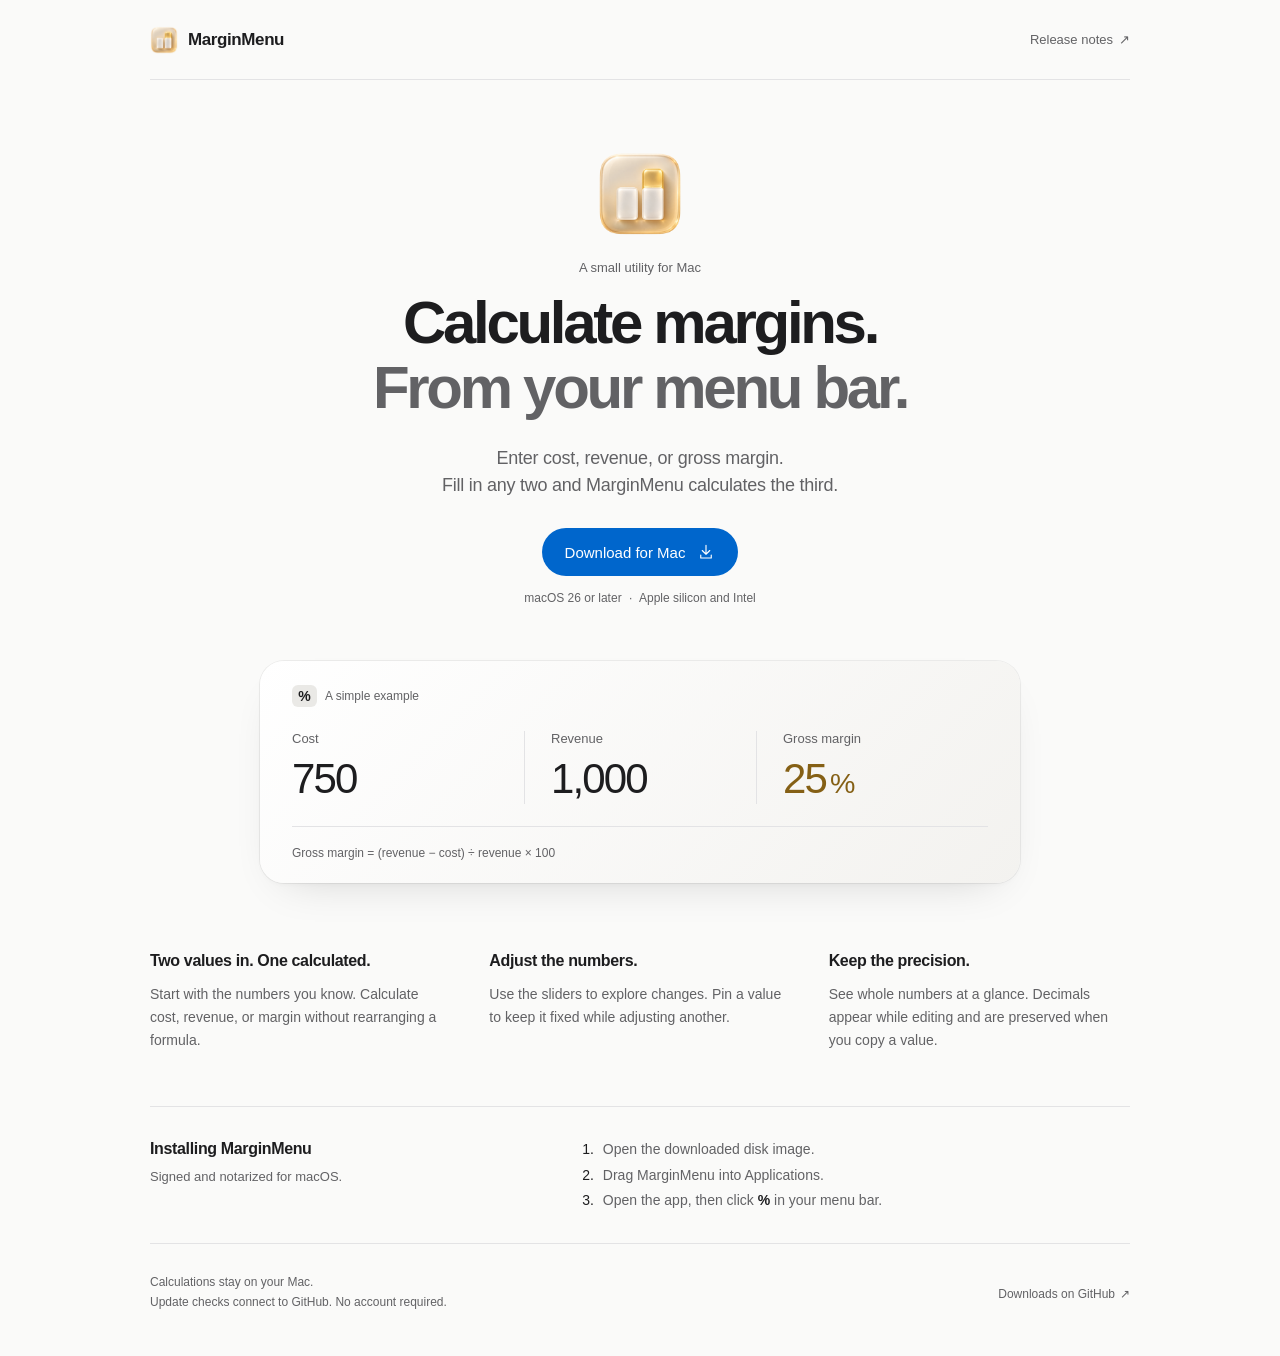
==== index.html @ aaa489ac "Publish MarginMenu landing page" ====
<!doctype html>
<html lang="en">
<head>
  <meta charset="utf-8">
  <meta name="viewport" content="width=device-width, initial-scale=1">
  <meta name="description" content="Calculate cost, revenue, and gross margin from your Mac menu bar. Enter two values to calculate the third. For macOS 26 and later.">
  <meta name="theme-color" content="#fafaf9">
  <title>MarginMenu — A margin calculator for Mac</title>
  <link rel="icon" type="image/png" href="assets/icon.png">
  <link rel="stylesheet" href="styles.css">
</head>
<body>
  <a class="skip-link" href="#main">Skip to content</a>
  <header class="site-header shell">
    <a class="brand" href="./" aria-label="MarginMenu home">
      <img src="assets/icon.png" alt="" width="28" height="28">
      <span>MarginMenu</span>
    </a>
    <nav aria-label="Main navigation">
      <a href="https://github.com/scripsweave/marginmenu-releases/releases">Release notes <span aria-hidden="true">↗</span></a>
    </nav>
  </header>

  <main id="main" class="shell">
    <section class="hero" aria-labelledby="headline">
      <img class="app-icon" src="assets/icon.png" width="88" height="88" alt="MarginMenu’s golden glass icon with two bars">
      <p class="eyebrow">A small utility for Mac</p>
      <h1 id="headline">Calculate margins.<br><span>From your menu bar.</span></h1>
      <p class="intro">Enter cost, revenue, or gross margin.<br class="desktop-break"> Fill in any two and MarginMenu calculates the third.</p>
      <a class="download" href="https://github.com/scripsweave/marginmenu-releases/releases/latest/download/MarginMenu.dmg">
        Download for Mac
        <svg width="18" height="18" viewBox="0 0 24 24" fill="none" stroke="currentColor" stroke-width="1.5" stroke-linecap="round" stroke-linejoin="round" aria-hidden="true"><path d="M12 3v12m-5-5 5 5 5-5M5 16v4h14v-4"/></svg>
      </a>
      <p class="requirements">macOS 26 or later <span aria-hidden="true">·</span> Apple silicon and Intel</p>
    </section>

    <figure class="example">
      <div class="example-heading"><span class="menu-mark" aria-hidden="true">%</span><span>A simple example</span></div>
      <dl class="values">
        <div><dt>Cost</dt><dd>750</dd></div>
        <div><dt>Revenue</dt><dd>1,000</dd></div>
        <div class="result"><dt>Gross margin</dt><dd>25<span class="percent">%</span></dd></div>
      </dl>
      <figcaption>Gross margin = (revenue − cost) ÷ revenue × 100</figcaption>
    </figure>

    <section class="features" aria-label="What MarginMenu does">
      <article>
        <h2>Two values in. One calculated.</h2>
        <p>Start with the numbers you know. Calculate cost, revenue, or margin without rearranging a formula.</p>
      </article>
      <article>
        <h2>Adjust the numbers.</h2>
        <p>Use the sliders to explore changes. Pin a value to keep it fixed while adjusting another.</p>
      </article>
      <article>
        <h2>Keep the precision.</h2>
        <p>See whole numbers at a glance. Decimals appear while editing and are preserved when you copy a value.</p>
      </article>
    </section>

    <section class="installation" aria-labelledby="installation-title">
      <div>
        <h2 id="installation-title">Installing MarginMenu</h2>
        <p>Signed and notarized for macOS.</p>
      </div>
      <ol>
        <li>Open the downloaded disk image.</li>
        <li>Drag MarginMenu into Applications.</li>
        <li>Open the app, then click <span class="inline-mark" aria-label="the percent icon">%</span> in your menu bar.</li>
      </ol>
    </section>
  </main>

  <footer class="site-footer shell">
    <p>Calculations stay on your Mac.<br>Update checks connect to GitHub. No account required.</p>
    <a href="https://github.com/scripsweave/marginmenu-releases">Downloads on GitHub <span aria-hidden="true">↗</span></a>
  </footer>
</body>
</html>
---- styles.css ----
:root {
  color-scheme: light;
  --paper: #fafaf9;
  --ink: #1d1d1f;
  --secondary: #626265;
  --rule: #e3e3e5;
  --blue: #0066cc;
  font-family: -apple-system, BlinkMacSystemFont, "Segoe UI", sans-serif;
  color: var(--ink);
  background: var(--paper);
  font-synthesis: none;
  -webkit-font-smoothing: antialiased;
}

* { box-sizing: border-box; }
body { margin: 0; }
a { color: inherit; text-decoration: none; }
a:hover { text-decoration: underline; text-underline-offset: 4px; }
a:focus-visible { outline: 3px solid var(--blue); outline-offset: 5px; border-radius: 4px; }
img { display: block; max-width: 100%; height: auto; }
h1, h2, p, figure, dl, dd { margin: 0; }
.shell { width: min(980px, calc(100% - 64px)); margin-inline: auto; }
.skip-link { position: absolute; top: -100px; left: 20px; padding: 14px 20px; background: white; z-index: 2; }
.skip-link:focus { top: 12px; }

.site-header { min-height: 80px; display: flex; align-items: center; justify-content: space-between; gap: 24px; border-bottom: 1px solid var(--rule); }
.brand { display: inline-flex; align-items: center; gap: 10px; font-size: 17px; font-weight: 600; letter-spacing: -.4px; min-height: 44px; }
.site-header nav a { display: inline-flex; align-items: center; gap: 6px; min-height: 44px; font-size: 13px; color: var(--secondary); }

.hero { padding: 70px 0 52px; text-align: center; }
.app-icon { margin: 0 auto 22px; }
.eyebrow { font-size: 13px; font-weight: 500; color: var(--secondary); margin-bottom: 16px; }
h1 { font-size: clamp(38px, 5.2vw, 60px); line-height: 1.08; letter-spacing: -.055em; font-weight: 600; text-wrap: balance; }
h1 span { color: var(--secondary); }
.intro { margin-top: 24px; font-size: 18px; line-height: 1.55; color: var(--secondary); letter-spacing: -.25px; }
.download { display: inline-flex; align-items: center; justify-content: center; gap: 12px; min-height: 48px; padding: 12px 23px; margin-top: 28px; color: white; background: var(--blue); border-radius: 999px; font-size: 15px; font-weight: 500; transition: background-color 150ms ease-out, transform 150ms cubic-bezier(.2, 0, 0, 1); }
.download:hover { background: #0058b0; text-decoration: none; }
.download:active { transform: scale(.96); }
.requirements { margin-top: 13px; font-size: 12px; line-height: 1.6; color: var(--secondary); }
.requirements span { padding-inline: 4px; }

.example { max-width: 760px; margin: 0 auto; padding: 24px 32px 20px; border-radius: 24px; background: linear-gradient(135deg, #fff, #f3f2ef); box-shadow: 0 0 0 1px rgb(0 0 0 / .06), 0 2px 4px rgb(0 0 0 / .025), 0 18px 45px -26px rgb(0 0 0 / .2); }
.example-heading { display: flex; align-items: center; gap: 8px; font-size: 12px; color: var(--secondary); }
.menu-mark { display: grid; place-items: center; width: 25px; height: 22px; background: #eae9e6; border-radius: 6px; font-size: 14px; font-weight: 600; color: var(--ink); }
.values { display: grid; grid-template-columns: repeat(3, 1fr); padding: 24px 0 22px; }
.values > div { padding-inline: 26px; border-left: 1px solid var(--rule); }
.values > div:first-child { border: 0; padding-left: 0; }
.values > div:last-child { padding-right: 0; }
dt { color: var(--secondary); font-size: 13px; margin-bottom: 8px; }
dd { font-size: clamp(30px, 4vw, 42px); font-weight: 500; line-height: 1.2; letter-spacing: -.045em; font-variant-numeric: tabular-nums; }
.result dd { color: #856015; }
.percent { font-size: .68em; padding-left: 4px; }
figcaption { border-top: 1px solid var(--rule); padding-top: 17px; font-size: 12px; line-height: 1.6; color: var(--secondary); }

.features { display: grid; grid-template-columns: repeat(3, 1fr); gap: 38px; padding: 66px 0 54px; }
h2 { font-size: 16px; line-height: 1.5; font-weight: 600; letter-spacing: -.35px; }
.features p { color: var(--secondary); font-size: 14px; line-height: 1.65; margin-top: 10px; }
.installation { display: grid; grid-template-columns: 1fr 1.4fr; align-items: start; gap: 30px; padding: 30px 0; border-block: 1px solid var(--rule); }
.installation p { color: var(--secondary); font-size: 13px; line-height: 1.6; margin-top: 6px; }
.installation ol { margin: 0; padding-left: 22px; font-size: 14px; line-height: 1.8; color: var(--secondary); }
.installation li { padding-left: 5px; }
.installation li::marker { color: var(--ink); font-variant-numeric: tabular-nums; }
.inline-mark { color: var(--ink); font-weight: 600; }
.site-footer { display: flex; align-items: start; justify-content: space-between; gap: 24px; padding: 28px 0 40px; color: var(--secondary); font-size: 12px; line-height: 1.7; }
.site-footer a { min-height: 44px; display: inline-flex; align-items: center; gap: 5px; }

@media (max-width: 640px) {
  .shell { width: calc(100% - 40px); }
  .site-header { min-height: 68px; gap: 12px; }
  .brand { font-size: 16px; }
  .hero { padding: 48px 0 36px; }
  .app-icon { width: 76px; }
  .intro { font-size: 16px; max-width: 340px; margin-inline: auto; }
  .desktop-break { display: none; }
  .requirements { max-width: 250px; margin-inline: auto; }
  .example { padding: 20px; border-radius: 20px; }
  .values > div { padding-inline: 14px; }
  dt { font-size: 11px; }
  dd { font-size: 30px; }
  figcaption { font-size: 11px; }
  .features { grid-template-columns: 1fr; gap: 26px; padding: 42px 0; }
  .features p { margin-top: 6px; max-width: 48ch; }
  .installation { grid-template-columns: 1fr; gap: 18px; }
  .site-footer { flex-direction: column; gap: 8px; padding-bottom: 24px; }
}

@media (prefers-reduced-motion: reduce) {
  .download { transition: none; }
  .download:active { transform: none; }
}
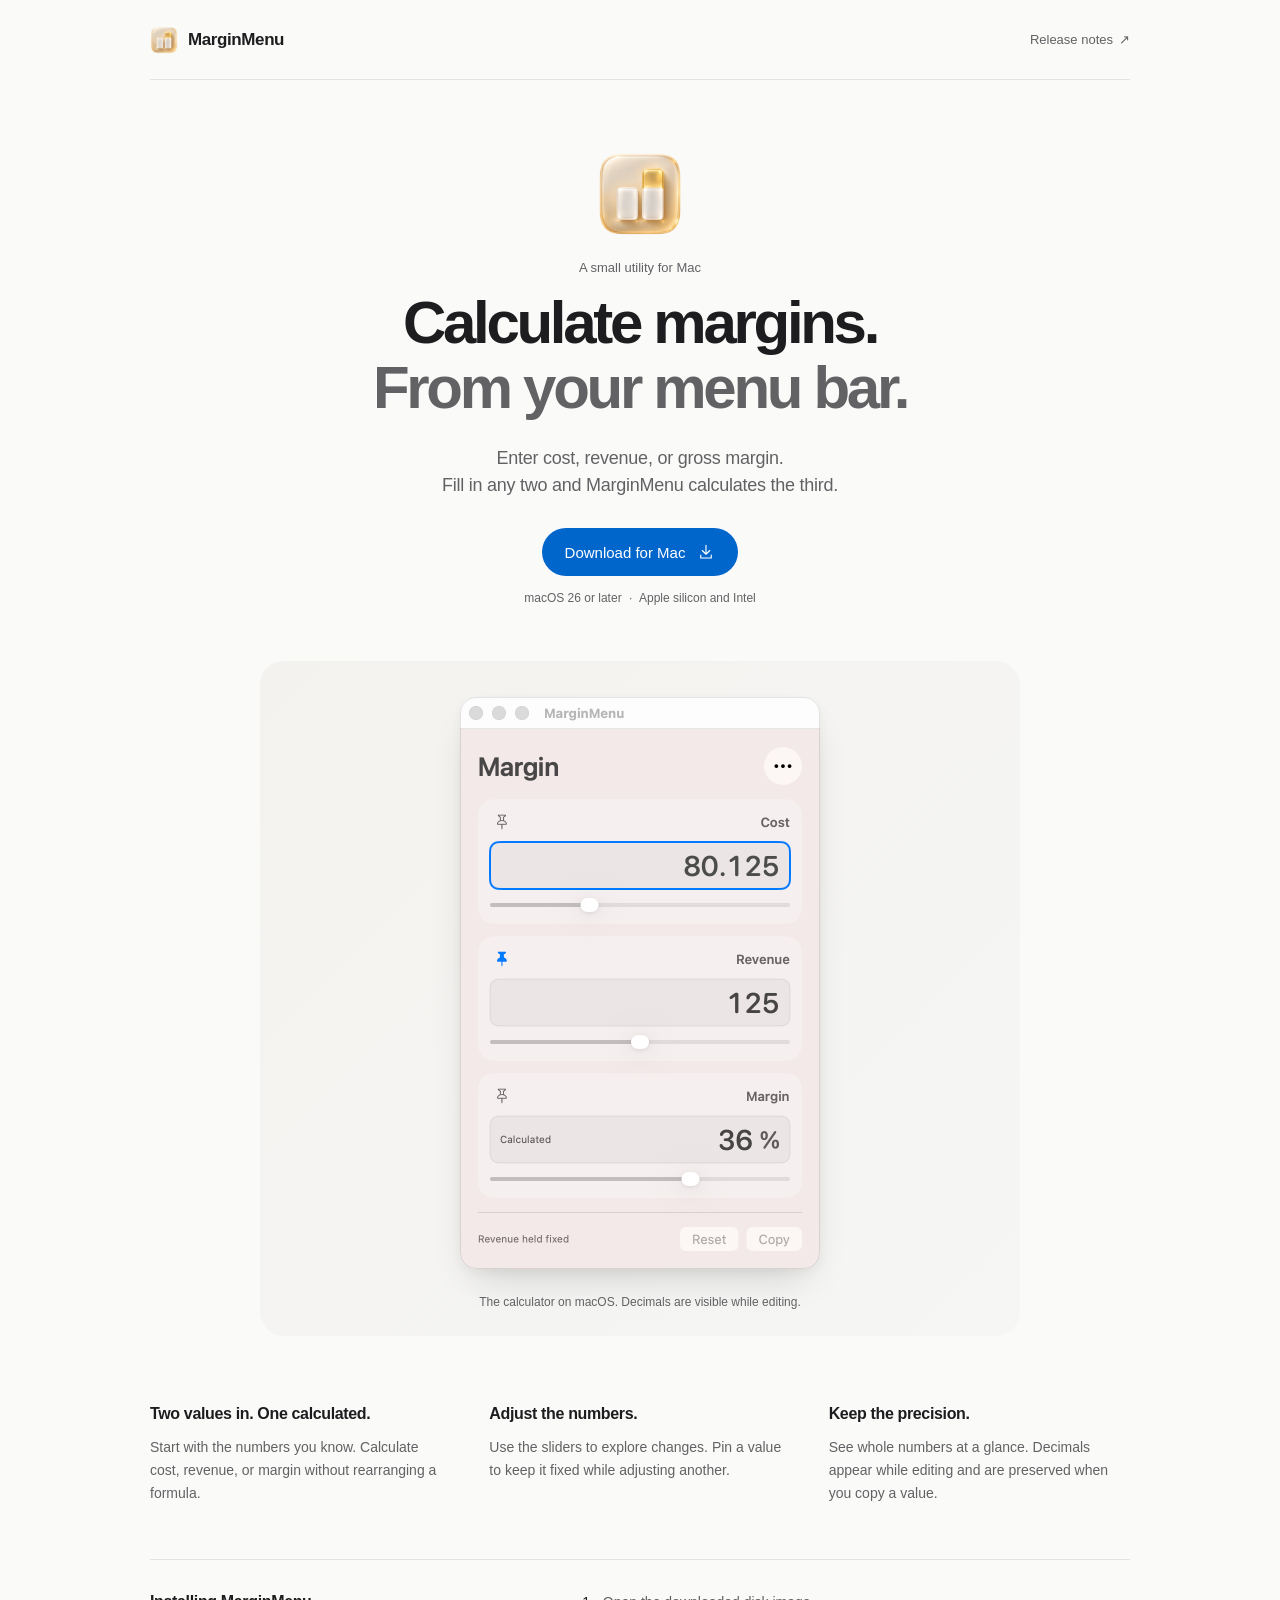
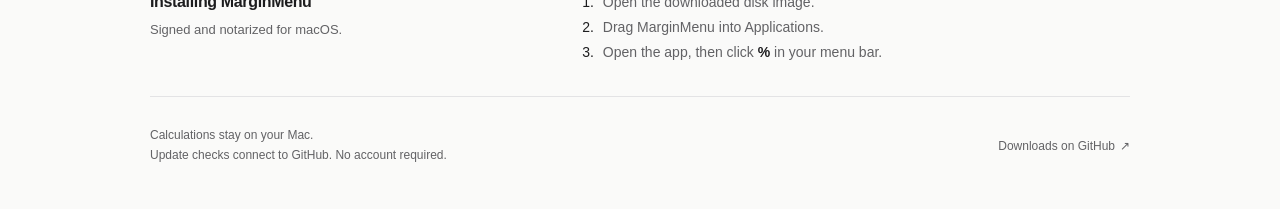
==== commit 87529dab: "Show calculator screenshot on landing page" ====
--- a/index.html
+++ b/index.html
@@ -34,14 +34,9 @@
       <p class="requirements">macOS 26 or later <span aria-hidden="true">·</span> Apple silicon and Intel</p>
     </section>
 
-    <figure class="example">
-      <div class="example-heading"><span class="menu-mark" aria-hidden="true">%</span><span>A simple example</span></div>
-      <dl class="values">
-        <div><dt>Cost</dt><dd>750</dd></div>
-        <div><dt>Revenue</dt><dd>1,000</dd></div>
-        <div class="result"><dt>Gross margin</dt><dd>25<span class="percent">%</span></dd></div>
-      </dl>
-      <figcaption>Gross margin = (revenue − cost) ÷ revenue × 100</figcaption>
+    <figure class="app-preview">
+      <img src="assets/calculator.png" width="720" height="1144" alt="MarginMenu calculator showing cost 80.125 while editing, revenue held at 125, and a calculated margin displayed as 36%, with a slider below each value." decoding="async">
+      <figcaption>The calculator on macOS. Decimals are visible while editing.</figcaption>
     </figure>
 
     <section class="features" aria-label="What MarginMenu does">
--- a/styles.css
+++ b/styles.css
@@ -39,18 +39,9 @@
 .requirements { margin-top: 13px; font-size: 12px; line-height: 1.6; color: var(--secondary); }
 .requirements span { padding-inline: 4px; }
 
-.example { max-width: 760px; margin: 0 auto; padding: 24px 32px 20px; border-radius: 24px; background: linear-gradient(135deg, #fff, #f3f2ef); box-shadow: 0 0 0 1px rgb(0 0 0 / .06), 0 2px 4px rgb(0 0 0 / .025), 0 18px 45px -26px rgb(0 0 0 / .2); }
-.example-heading { display: flex; align-items: center; gap: 8px; font-size: 12px; color: var(--secondary); }
-.menu-mark { display: grid; place-items: center; width: 25px; height: 22px; background: #eae9e6; border-radius: 6px; font-size: 14px; font-weight: 600; color: var(--ink); }
-.values { display: grid; grid-template-columns: repeat(3, 1fr); padding: 24px 0 22px; }
-.values > div { padding-inline: 26px; border-left: 1px solid var(--rule); }
-.values > div:first-child { border: 0; padding-left: 0; }
-.values > div:last-child { padding-right: 0; }
-dt { color: var(--secondary); font-size: 13px; margin-bottom: 8px; }
-dd { font-size: clamp(30px, 4vw, 42px); font-weight: 500; line-height: 1.2; letter-spacing: -.045em; font-variant-numeric: tabular-nums; }
-.result dd { color: #856015; }
-.percent { font-size: .68em; padding-left: 4px; }
-figcaption { border-top: 1px solid var(--rule); padding-top: 17px; font-size: 12px; line-height: 1.6; color: var(--secondary); }
+.app-preview { max-width: 760px; margin: 0 auto; padding: 36px 24px 24px; border-radius: 24px; background: linear-gradient(135deg, #f3f2ef, #f6f6f5); }
+.app-preview img { width: 360px; margin-inline: auto; border-radius: 16px; outline: 1px solid rgb(0 0 0 / .1); outline-offset: -1px; box-shadow: 0 4px 12px rgb(0 0 0 / .04), 0 20px 40px -14px rgb(0 0 0 / .16); }
+.app-preview figcaption { margin-top: 24px; text-align: center; font-size: 12px; line-height: 1.6; color: var(--secondary); }
 
 .features { display: grid; grid-template-columns: repeat(3, 1fr); gap: 38px; padding: 66px 0 54px; }
 h2 { font-size: 16px; line-height: 1.5; font-weight: 600; letter-spacing: -.35px; }
@@ -73,11 +64,7 @@
   .intro { font-size: 16px; max-width: 340px; margin-inline: auto; }
   .desktop-break { display: none; }
   .requirements { max-width: 250px; margin-inline: auto; }
-  .example { padding: 20px; border-radius: 20px; }
-  .values > div { padding-inline: 14px; }
-  dt { font-size: 11px; }
-  dd { font-size: 30px; }
-  figcaption { font-size: 11px; }
+  .app-preview { padding: 24px 16px 20px; border-radius: 20px; }
   .features { grid-template-columns: 1fr; gap: 26px; padding: 42px 0; }
   .features p { margin-top: 6px; max-width: 48ch; }
   .installation { grid-template-columns: 1fr; gap: 18px; }
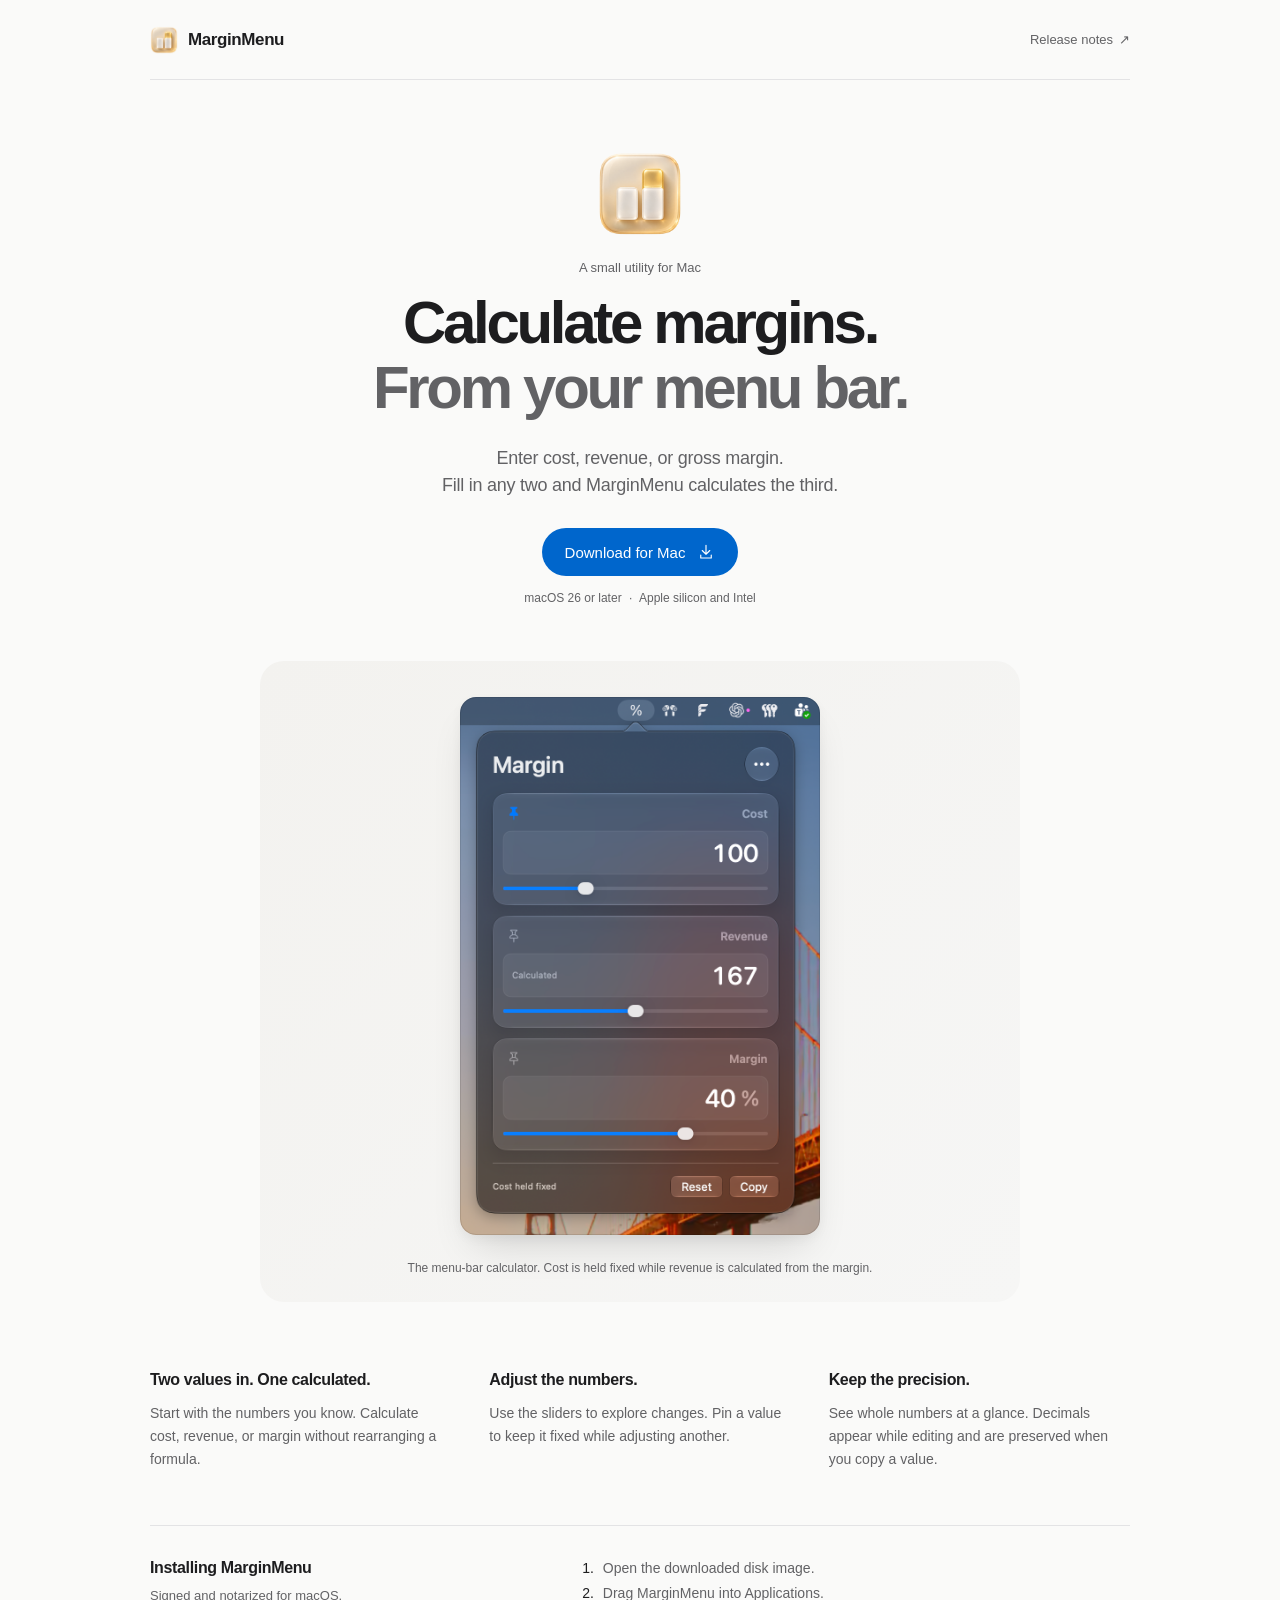
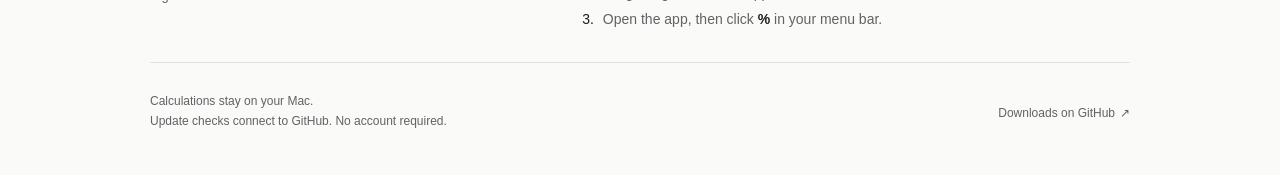
==== commit 4a387a46: "Use supplied menu-bar screenshot on the website" ====
--- a/index.html
+++ b/index.html
@@ -35,8 +35,8 @@
     </section>
 
     <figure class="app-preview">
-      <img src="assets/calculator.png" width="720" height="1144" alt="MarginMenu calculator showing cost 80.125 while editing, revenue held at 125, and a calculated margin displayed as 36%, with a slider below each value." decoding="async">
-      <figcaption>The calculator on macOS. Decimals are visible while editing.</figcaption>
+      <img src="assets/calculator-popover.png" width="816" height="1220" alt="MarginMenu open from the Mac menu bar, with cost held at 100, margin at 40%, and calculated revenue displayed as 167. Each value has a slider." decoding="async">
+      <figcaption>The menu-bar calculator. Cost is held fixed while revenue is calculated from the margin.</figcaption>
     </figure>
 
     <section class="features" aria-label="What MarginMenu does">
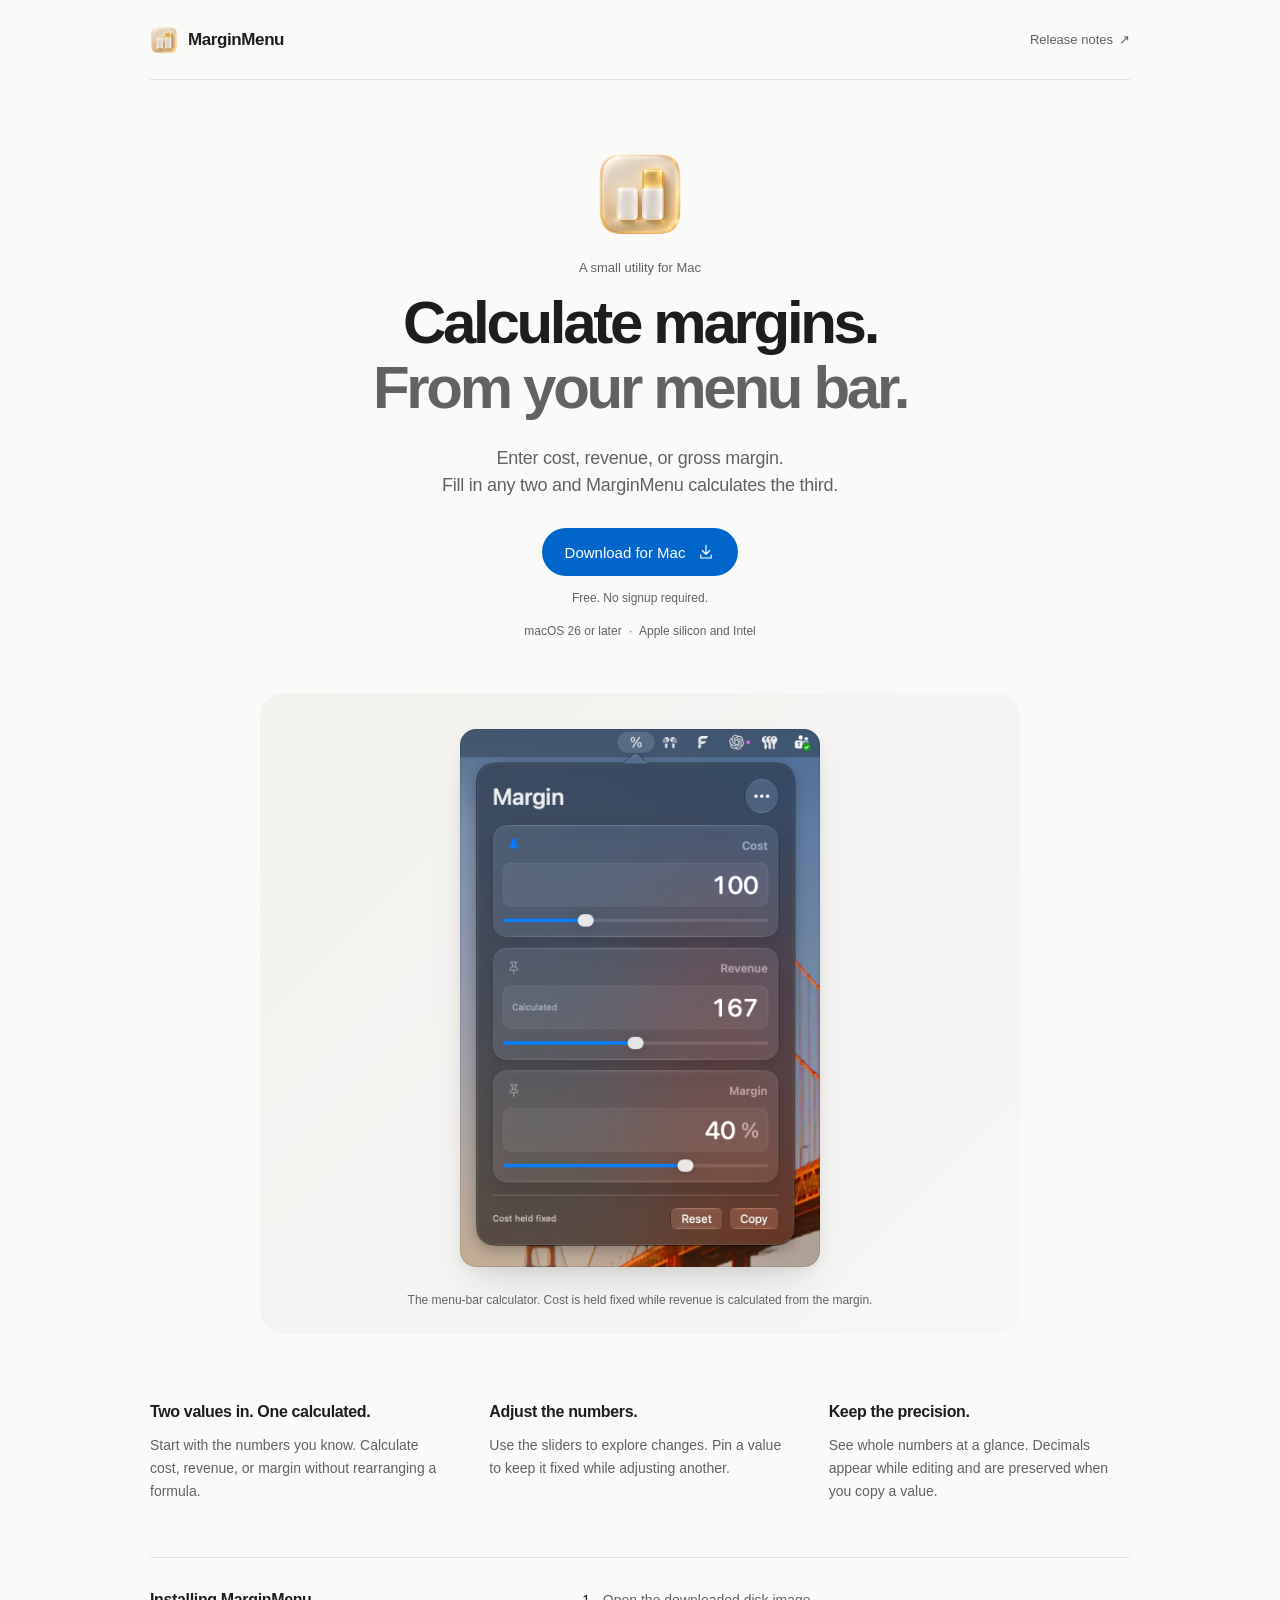
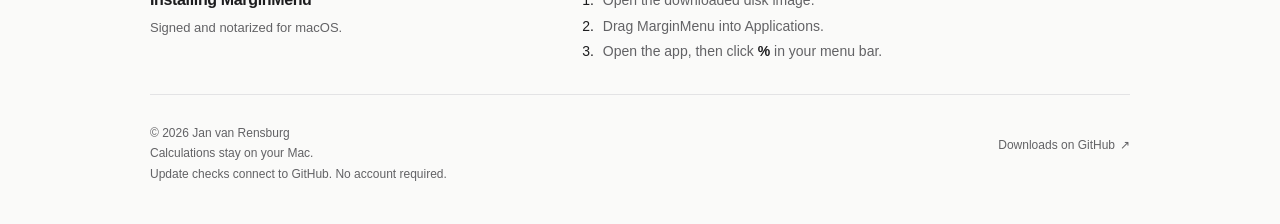
==== commit 4b28f43e: "Add copyright and free no-signup message" ====
--- a/index.html
+++ b/index.html
@@ -31,6 +31,7 @@
         Download for Mac
         <svg width="18" height="18" viewBox="0 0 24 24" fill="none" stroke="currentColor" stroke-width="1.5" stroke-linecap="round" stroke-linejoin="round" aria-hidden="true"><path d="M12 3v12m-5-5 5 5 5-5M5 16v4h14v-4"/></svg>
       </a>
+      <p class="requirements">Free. No signup required.</p>
       <p class="requirements">macOS 26 or later <span aria-hidden="true">·</span> Apple silicon and Intel</p>
     </section>
 
@@ -68,7 +69,7 @@
   </main>
 
   <footer class="site-footer shell">
-    <p>Calculations stay on your Mac.<br>Update checks connect to GitHub. No account required.</p>
+    <p>© 2026 Jan van Rensburg<br>Calculations stay on your Mac.<br>Update checks connect to GitHub. No account required.</p>
     <a href="https://github.com/scripsweave/marginmenu-releases">Downloads on GitHub <span aria-hidden="true">↗</span></a>
   </footer>
 </body>
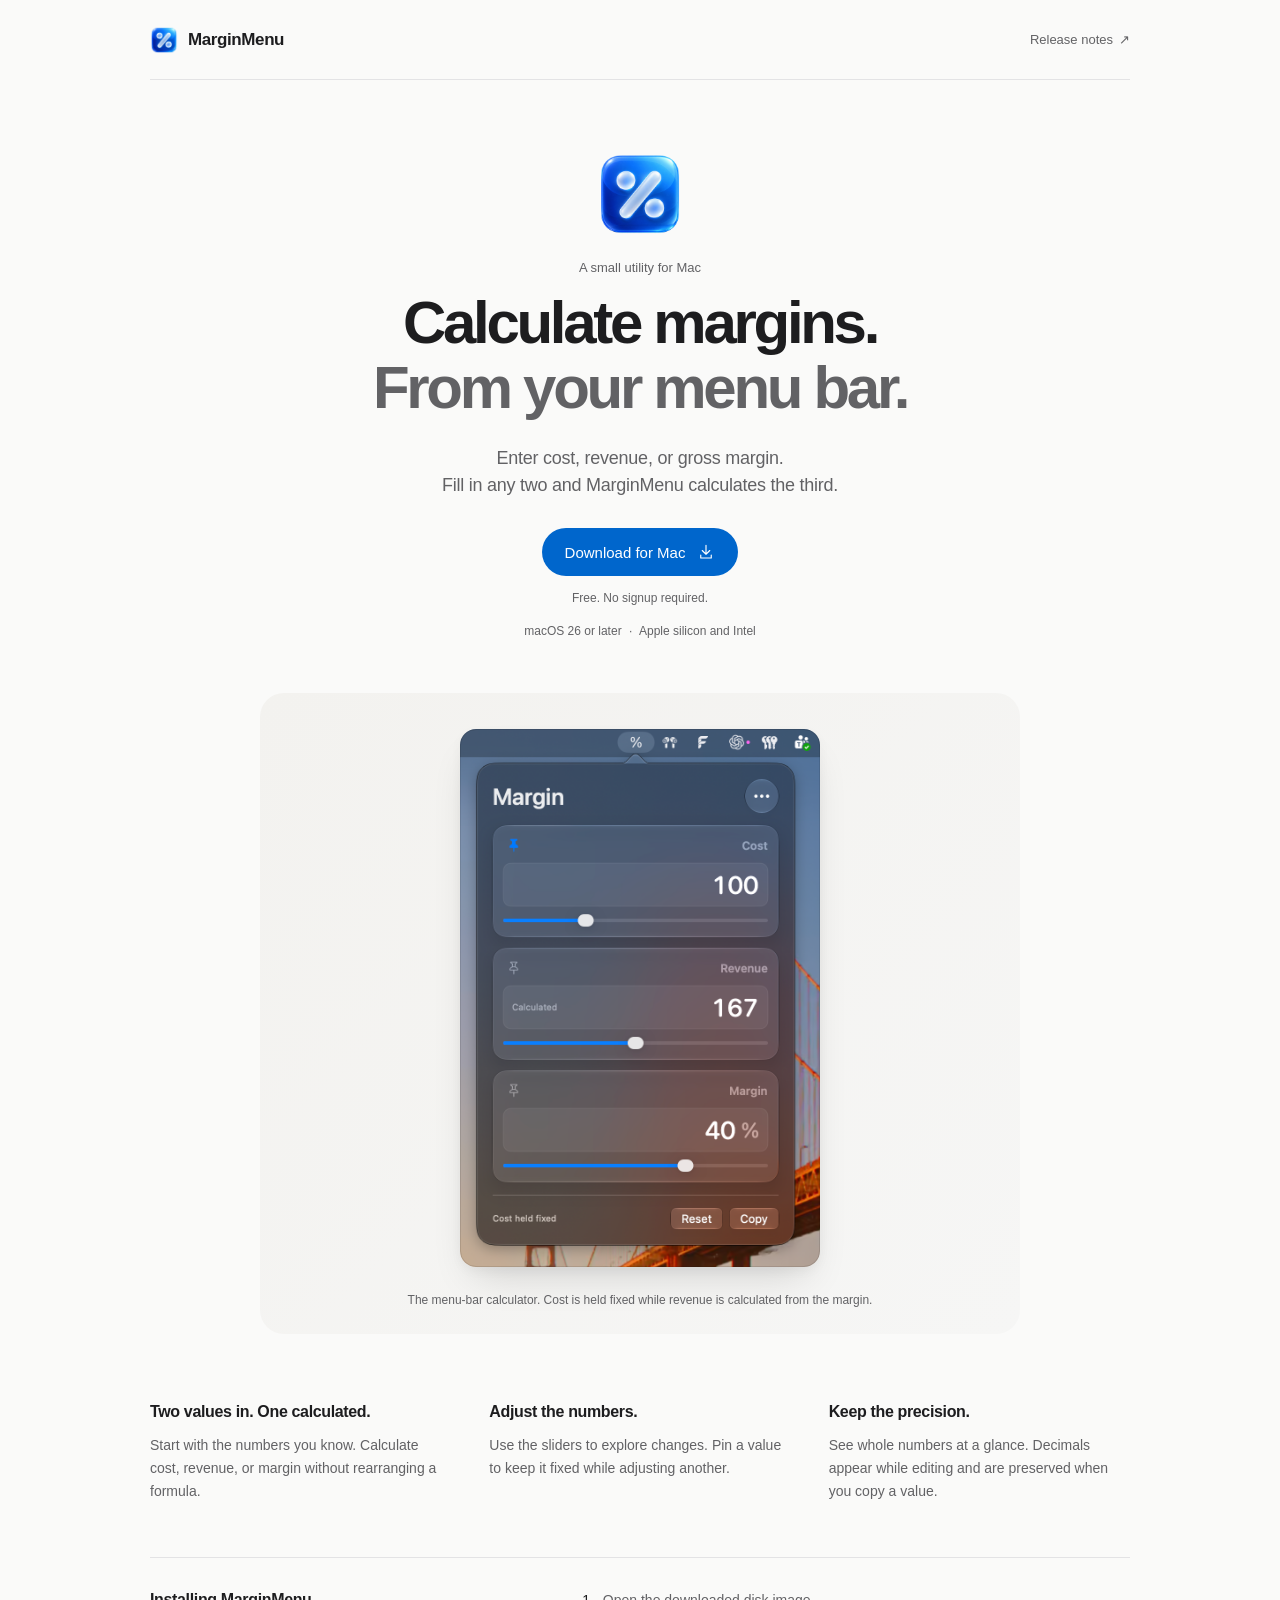
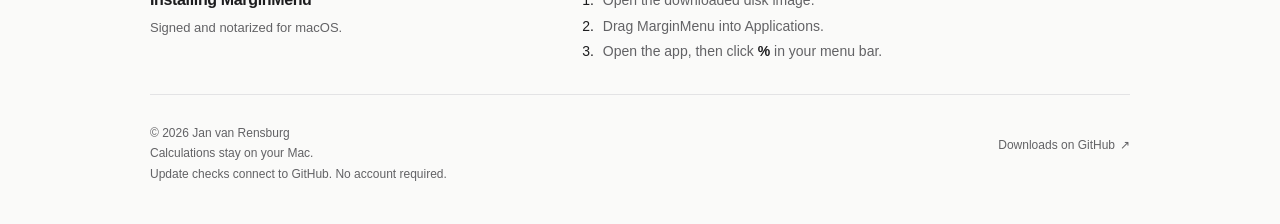
==== commit c7642d68: "Update website branding to blue Glass Percent icon" ====
--- a/index.html
+++ b/index.html
@@ -6,14 +6,14 @@
   <meta name="description" content="Calculate cost, revenue, and gross margin from your Mac menu bar. Enter two values to calculate the third. For macOS 26 and later.">
   <meta name="theme-color" content="#fafaf9">
   <title>MarginMenu — A margin calculator for Mac</title>
-  <link rel="icon" type="image/png" href="assets/icon.png">
+  <link rel="icon" type="image/png" href="assets/icon.png?v=0.6.0">
   <link rel="stylesheet" href="styles.css">
 </head>
 <body>
   <a class="skip-link" href="#main">Skip to content</a>
   <header class="site-header shell">
     <a class="brand" href="./" aria-label="MarginMenu home">
-      <img src="assets/icon.png" alt="" width="28" height="28">
+      <img src="assets/icon.png?v=0.6.0" alt="" width="28" height="28">
       <span>MarginMenu</span>
     </a>
     <nav aria-label="Main navigation">
@@ -23,7 +23,7 @@
 
   <main id="main" class="shell">
     <section class="hero" aria-labelledby="headline">
-      <img class="app-icon" src="assets/icon.png" width="88" height="88" alt="MarginMenu’s golden glass icon with two bars">
+      <img class="app-icon" src="assets/icon.png?v=0.6.0" width="88" height="88" alt="MarginMenu’s blue glass percent icon">
       <p class="eyebrow">A small utility for Mac</p>
       <h1 id="headline">Calculate margins.<br><span>From your menu bar.</span></h1>
       <p class="intro">Enter cost, revenue, or gross margin.<br class="desktop-break"> Fill in any two and MarginMenu calculates the third.</p>
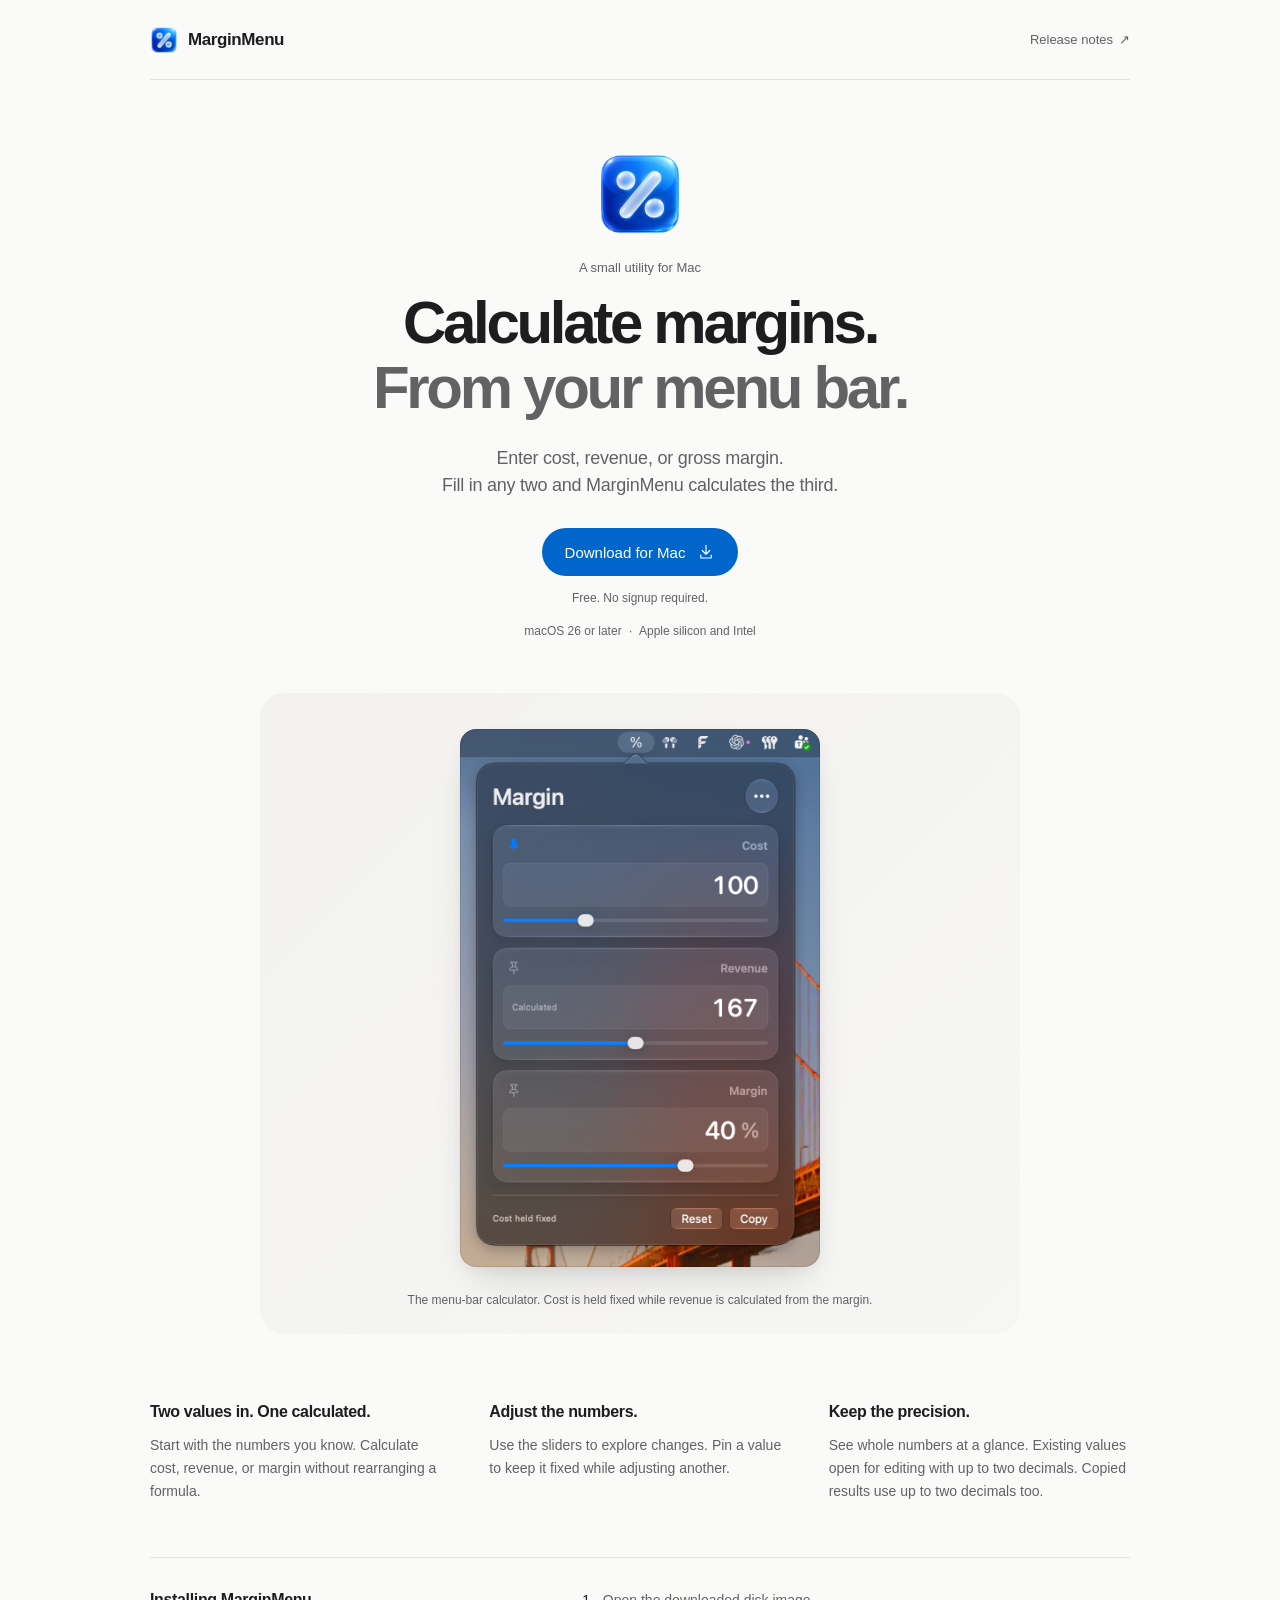
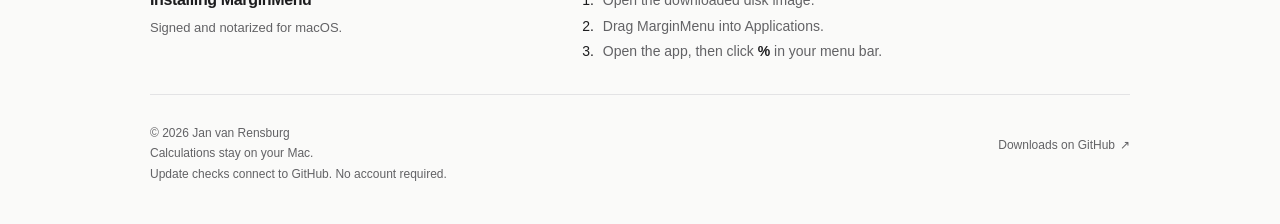
==== commit 64e9add2: "Describe two-decimal editing and copied results" ====
--- a/index.html
+++ b/index.html
@@ -51,7 +51,7 @@
       </article>
       <article>
         <h2>Keep the precision.</h2>
-        <p>See whole numbers at a glance. Decimals appear while editing and are preserved when you copy a value.</p>
+        <p>See whole numbers at a glance. Existing values open for editing with up to two decimals. Copied results use up to two decimals too.</p>
       </article>
     </section>
 
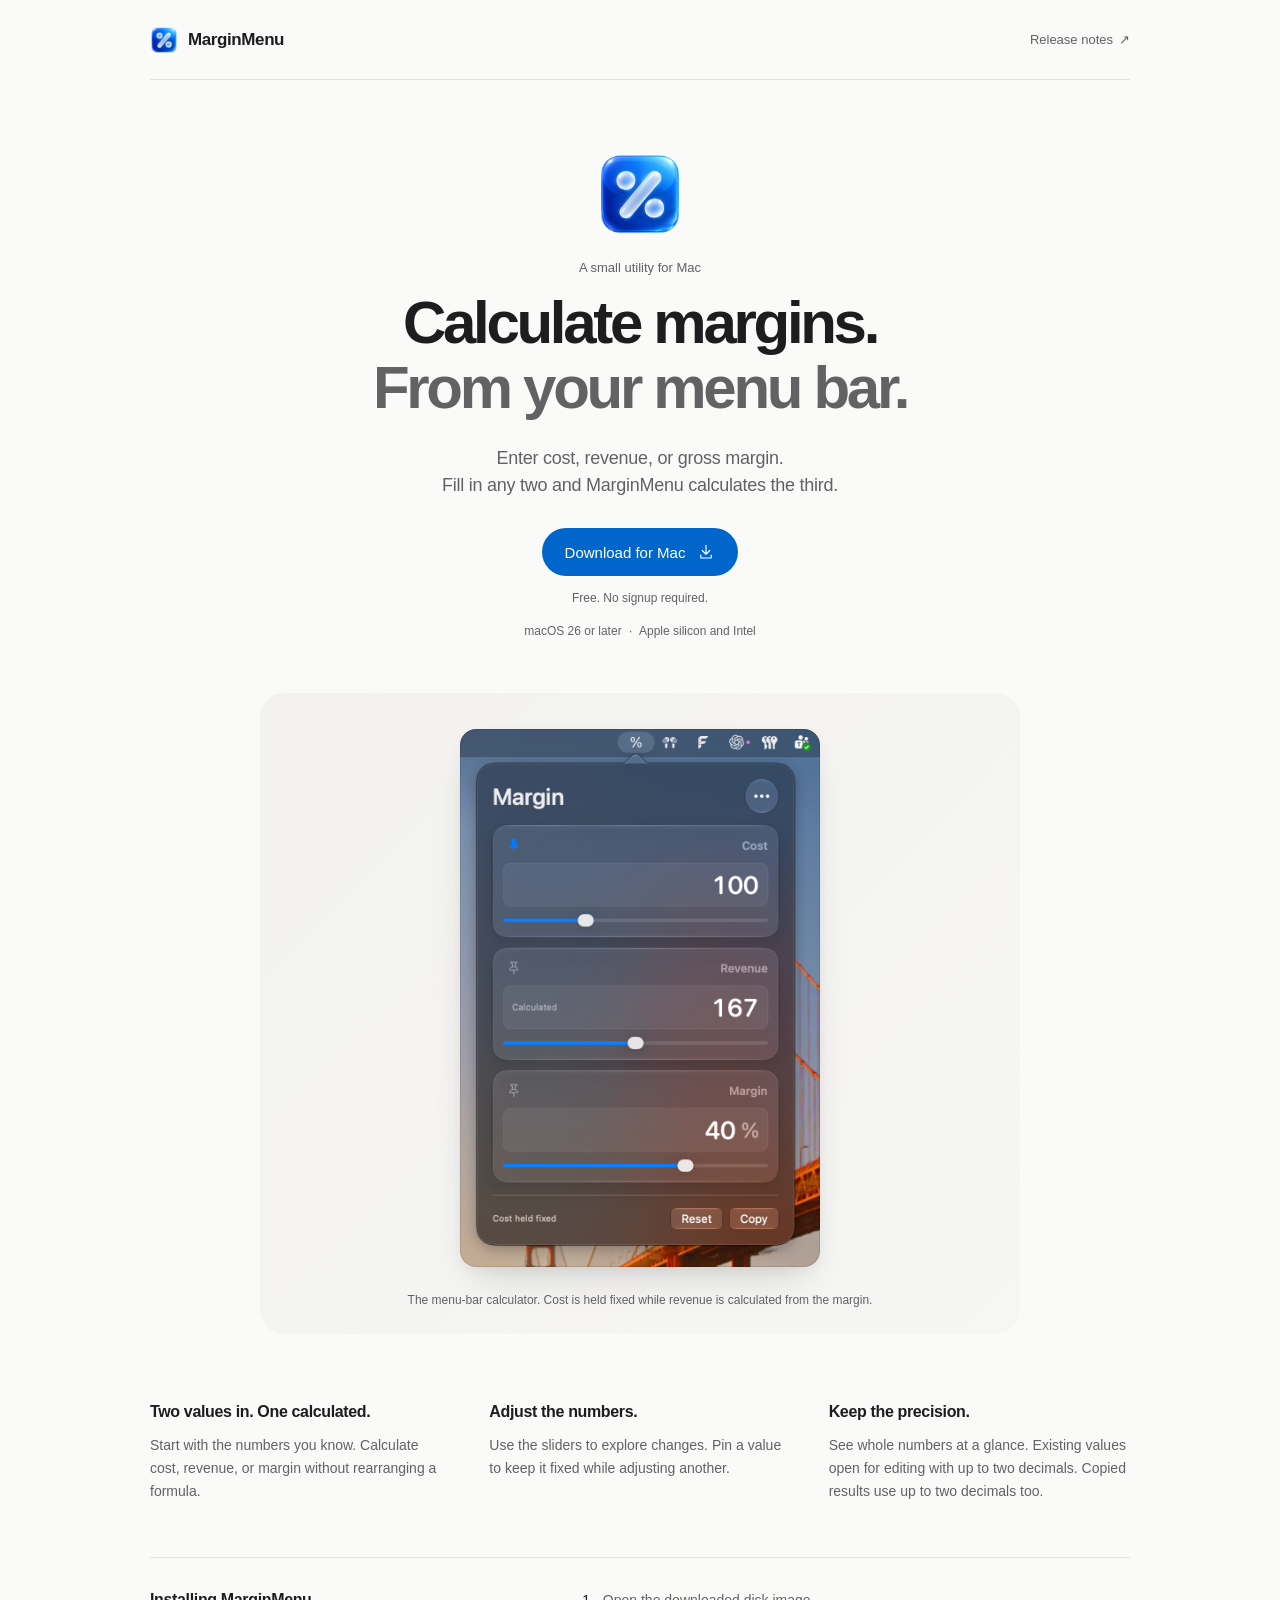
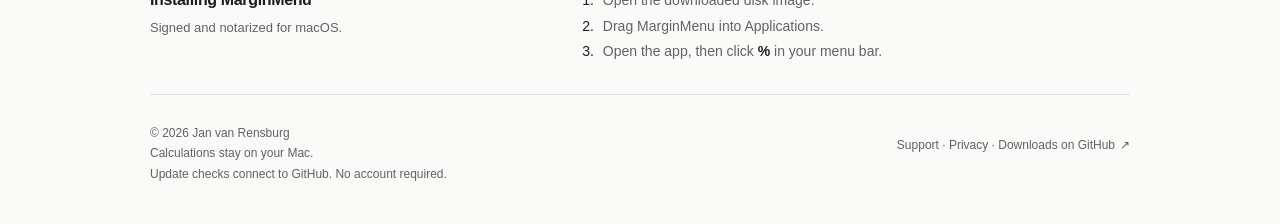
==== commit 0d40e31a: "Add MarginMenu privacy policy and support pages" ====
--- a/index.html
+++ b/index.html
@@ -70,7 +70,7 @@
 
   <footer class="site-footer shell">
     <p>© 2026 Jan van Rensburg<br>Calculations stay on your Mac.<br>Update checks connect to GitHub. No account required.</p>
-    <a href="https://github.com/scripsweave/marginmenu-releases">Downloads on GitHub <span aria-hidden="true">↗</span></a>
+    <nav aria-label="Footer navigation"><a href="support.html">Support</a> · <a href="privacy.html">Privacy</a> · <a href="https://github.com/scripsweave/marginmenu-releases">Downloads on GitHub <span aria-hidden="true">↗</span></a></nav>
   </footer>
 </body>
 </html>
